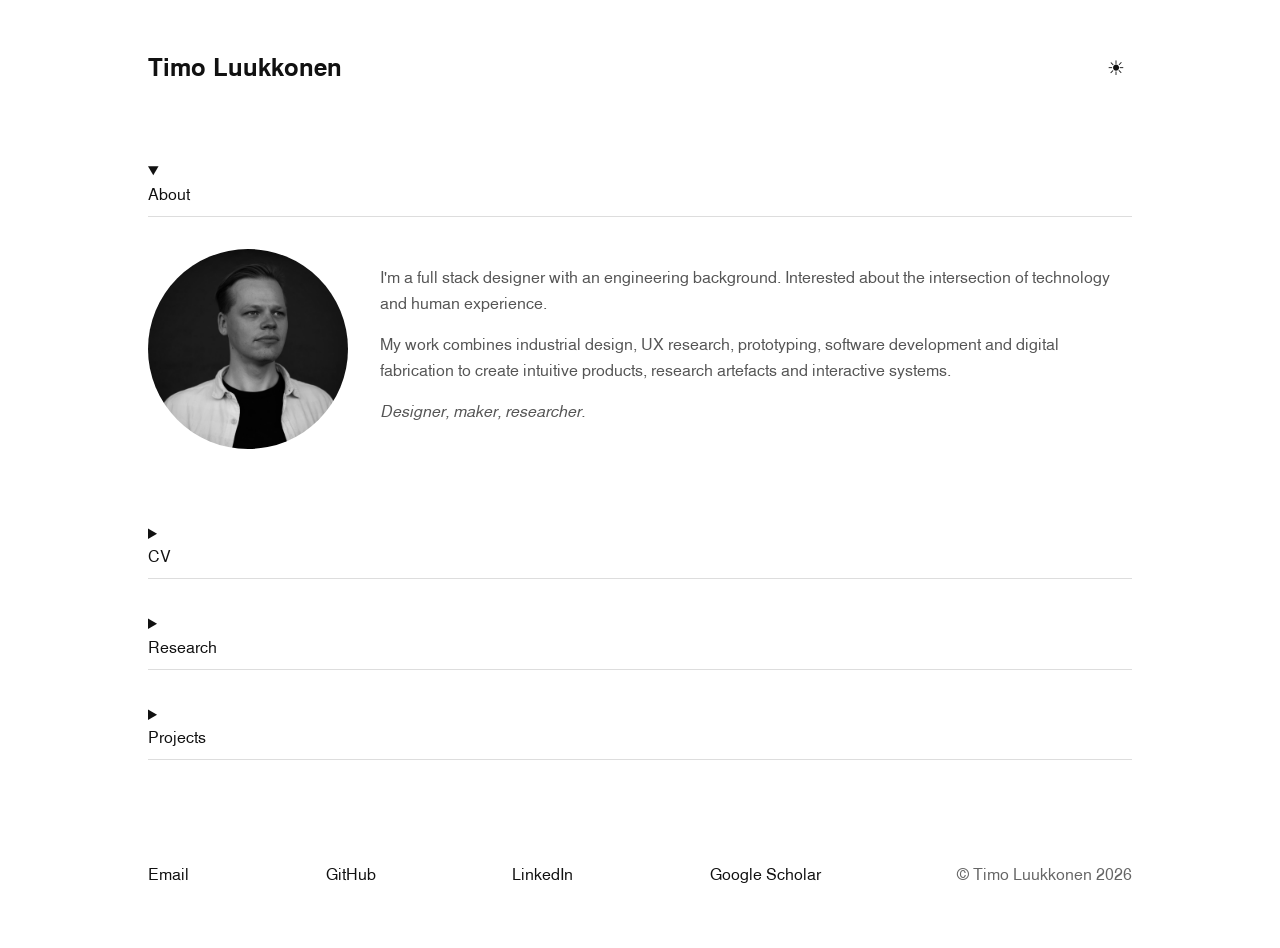
==== index.html @ 85afef17 "Update index.html" ====
<!DOCTYPE html>
<html lang="en">

<head>

    <meta charset="utf-8">
    <meta name="viewport" content="width=device-width, initial-scale=1">

    <title>Timo Luukkonen</title>

    <link rel="stylesheet" href="style.css">

</head>

<body>

    <header>

        <h1>Timo Luukkonen</h1>

        <label class="theme-switch">
            <input type="checkbox" id="theme-toggle" aria-label="Dark mode">
        </label>

    </header>

    <main>

        <details open>

            <summary><h2>About</h2></summary>

            <div class="about-content" id="about">

                <figure>

                    <img
                        src="assets/images/luukkonen_timo.png"
                        alt="Portrait of Timo Luukkonen">

                </figure>

                <article>

                    <p>
                        I'm a full stack designer with an engineering background. Interested about the intersection of technology and human experience.
                    </p>

                    <p>
                        My work combines industrial design, UX research, prototyping, software development and digital fabrication to create intuitive products, research artefacts and interactive systems.
                    </p>

                    <p>
                        <i>Designer, maker, researcher.</i>
                    </p>

                </article>

            </div>

        </details>

        <details>

            <summary><h2>CV</h2></summary>

            <h3 id="cv">Experience</h3>

            <article>

                <p class="meta">
                    2025–
                </p>

                <h3>
                    Project Manager - University of Lapland
                </h3>

                <p>
                    Managing research infrastructure projects and developing research platforms for wearable technology, robotics and AI within the MAGICS, AWE and AI.R projects.
                </p>

            </article>

            <article>

                <p class="meta">
                    2023–2025
                </p>

                <h3>
                    Project Planner - University of Lapland
                </h3>

                <p>
                    Worked in the Lapland User Experience Design Research Group (LUX) on the PlastLIFE and ProtoXR projects, focusing on design-intensive prototyping, XR technologies and circular economy.
                </p>

            </article>

            <article>

                <p class="meta">
                    2021–2023
                </p>

                <h3>
                    Project Manager - University of Lapland
                </h3>

                <p>
                    Managed the ILO Infrastructure Project, delivering over one million euros of laboratory investments, including new XR and FabLab facilities and upgrades to existing research infrastructure.
                </p>

            </article>

            <article>

                <p class="meta">
                    2020–2021
                </p>

                <h3>
                    Research Assistant - University of Lapland
                </h3>

                <p>
                    Designed and built research prototypes for the Decochrome and Smart Social Distancing projects.
                </p>

            </article>

            <article>

                <p class="meta">
                    2019–
                </p>

                <h3>
                    Entrepreneur - Samaani Oy
                </h3>

                <p>
                    IT consulting, software development and web development.
                </p>

            </article>

            <article>

                <p class="meta">
                    2016–2019
                </p>

                <h3>
                    IT Coordinator - Visit Levi
                </h3>

                <p>
                    Responsible for IT infrastructure, user support and modernization of business systems.
                </p>

            </article>

            <article>

                <p class="meta">
                    2015–2016
                </p>

                <h3>
                    IT Specialist - Fujitsu Finland
                </h3>

                <p>
                    IT support and technical services for customers in banking, insurance and research sectors.
                </p>

            </article>

            <article>

                <p class="meta">
                    2009–2014
                </p>

                <h3>
                    IT Specialist - Lemminkäinen Oyj
                </h3>

                <p>
                    IT support for an international infrastructure and construction company.
                </p>

            </article>

            <h3>Skills</h3>

            <article>

                <p>
                    UX/UI Research<br>
                    Industrial Design<br>
                    Prototyping<br>
                    Python<br>
                    HTML / CSS<br>
                    Electronics<br>
                    Fabrication
                </p>

            </article>

        </details>

        <details>

            <summary><h2>Research</h2></summary>

            <article>
                
                <p id="research">
                    Selected research articles. More can be found from <a href="https://scholar.google.com/citations?user=yi7P74kAAAAJ" target="_blank">Google Scholar</a>
                </p>
            
            </article>
            
            <article>

                <p class="meta">
                    2026 / Book Chapter
                </p>

                <h3>
                    Usability in Sustainable Systems: A Service Design Perspective
                </h3>

                <p>
                    Kuisma Hurtig, Timo Luukkonen, Kati Pitkänen, Ashley Colley
                </p>

                <footer>

                    <a href="https://doi.org/10.4324/9781003667872-12">
                        Publication
                    </a>

                </footer>

            </article>

            <article>

                <p class="meta">
                    2025 / MUM '25 / Conference Paper
                </p>

                <h3>
                    Evaluating Thermal Color Palettes for Manual Human Detection in Aerial Search and Rescue Imagery
                </h3>

                <p>
                    Ashley Colley, Timo Luukkonen, Jonna Häkkilä
                </p>

                <footer>

                    <a href="https://doi.org/10.1145/3771882.3771886">
                        Publication
                    </a>

                </footer>

            </article>

            <article>

                <p class="meta">
                    2024 / MUM '24 / Conference Paper Demo
                </p>

                <h3>
                    Emoji Keyboard as a Feedback Collection Tool
                </h3>

                <p>
                    Timo Luukkonen, Joel Koutonen, Petra Nurmela, Ashley Colley
                </p>

                <footer>

                    <a href="https://doi.org/10.1145/3701571.3703372">
                        Publication
                    </a>

                     <a href="https://github.com/LUX-Lapland-User-Experience/EmojiBoard">
                    GitHub
                    </a>

                </footer>

            </article>

            <article>

                <p class="meta">
                    2021 / AHs '21 / Conference Paper Demo
                </p>

                <h3>
                    Cough Activated Dynamic Face Visor
                </h3>

                <p>
                    Timo Luukkonen, Ashley Colley, Tapio Seppänen, Jonna Häkkilä
                </p>

                <footer>

                    <a href="https://doi.org/10.1145/3458709.3459000">
                        Publication
                    </a>

                    <a href="https://github.com/LUX-Lapland-User-Experience/aivisor">
                        GitHub
                    </a>

                </footer>

            </article>

        </details>

        <details>

            <summary><h2>Projects</h2></summary>

            <div class="projects-content" id="projects">

                <div class="projects-nav">

                    <nav>
                        <h3 class="meta">HCI</h3>
                        <ul>

                            <li>
                                <a href="projects/ledjacket.html" target="project">
                                    Smart LED Jacket
                                </a>
                            </li>

                            <li>
                                <a href="projects/headband.html" target="project">
                                    Haptic Headband
                                </a>
                            </li>

                            <li>
                                <a href="projects/technomachine.html" target="project">
                                    Transhumanistic Technomachine!
                                </a>
                            </li>

                            <li>
                                <a href="projects/emojiboard.html" target="project">
                                    EmojiBoard
                                </a>
                            </li>

                            <li>
                                <a href="projects/haptistep.html" target="project">
                                    Haptistep
                                </a>
                            </li>

                            <li>
                                <a href="projects/aivisor.html" target="project">
                                    AI Visor
                                </a>
                            </li>

                        </ul>
                    </nav>

                    <nav>
                        <h3 class="meta">Product Design</h3>
                        <ul>

                            <li>
                                <a href="projects/yykea.html" target="project">
                                    Yykeä Splitboard
                                </a>
                            </li>

                            <li>
                                <a href="projects/ounasvaara.html" target="project">
                                    Ounasvaara Pendant Lamp
                                </a>
                            </li>

                            <li>
                                <a href="projects/renthal.html" target="project">
                                    "Renthal" Seat Clamp
                                </a>
                            </li>
                            
                        </ul>
                    </nav>

                    <nav>
                        <h3 class="meta">Other</h3>
                        <ul>

                            <li>
                                <a href="projects/legochair.html" target="project">
                                    Lego Lounge Chair
                                </a>
                            </li>

                            <li>
                                <a href="projects/geargrindr.html" target="project">
                                    GearGrindr
                                </a>
                            </li>

                        </ul>
                    </nav>

                </div>

                <iframe
                    name="project"
                    src="projects/emojiboard.html"
                    title="Project">

                </iframe>

            </div>

        </details>

    </main>

    <footer>

        <a href="mailto:timo@samaani.info">Email</a>
        <a href="https://github.com/tiluukko" target="_blank">GitHub</a>
        <a href="https://www.linkedin.com/in/timo-luukkonen/" target="_blank">LinkedIn</a>
        <a href="https://scholar.google.com/citations?user=yi7P74kAAAAJ" target="_blank">Google Scholar</a>

        <p class="meta">
            © Timo Luukkonen 2026
        </p>

    </footer>

    <script>
 
        var projectFrame = document.querySelector('iframe[name="project"]');
 
        function resizeProjectFrame() {
            projectFrame.style.height = 'auto';
            projectFrame.style.height = projectFrame.contentWindow.document.documentElement.scrollHeight + 'px';
        }
 
        projectFrame.addEventListener('load', function () {
            resizeProjectFrame();
            projectFrame.contentWindow.document.fonts.ready.then(resizeProjectFrame);
        });
 
        if (projectFrame.contentDocument && projectFrame.contentDocument.readyState === 'complete') {
            resizeProjectFrame();
            projectFrame.contentWindow.document.fonts.ready.then(resizeProjectFrame);
        }
 
    </script>

</body>

</html>
---- style.css ----
@font-face {
    font-family: "Nimbus Sans L";
    src: url("assets/nimbus-sans-l/NimbusSanL-Regu.ttf") format("truetype");
    font-weight: 400;
    font-style: normal;
    font-display: swap;
}

@font-face {
    font-family: "Nimbus Sans L";
    src: url("assets/nimbus-sans-l/NimbusSanL-ReguItal.ttf") format("truetype");
    font-weight: 400;
    font-style: italic;
    font-display: swap;
}

@font-face {
    font-family: "Nimbus Sans L";
    src: url("assets/nimbus-sans-l/NimbusSanL-Bold.ttf") format("truetype");
    font-weight: 700;
    font-style: normal;
    font-display: swap;
}

:root {
    --color-text: #111;
    --color-bg: #fff;
    --color-meta: #666;
    --color-border: #ddd;
    --color-article-text: #555;
}

body:has(#theme-toggle:checked) {
    --color-text: #eee;
    --color-bg: #111;
    --color-meta: #999;
    --color-border: #333;
    --color-article-text: #bbb;
}

html {
    scroll-behavior: smooth;
}

*,
*::before,
*::after {
    box-sizing: border-box;
}

body {
    margin: 0;
    min-height: 100vh;

    color: var(--color-text);
    background: var(--color-bg);

    font: 400 1rem/1.6 "Nimbus Sans L", sans-serif;

    transition: color .2s ease, background .2s ease;
}

header,
main,
footer {
    max-width: 1080px;
    margin: 0 auto;

    padding-left: 48px;
    padding-right: 48px;
}

body > header {
    display: flex;
    align-items: center;
    justify-content: space-between;

    padding-top: 48px;
    padding-bottom: 24px;

    margin-bottom: 48px;
}

main {
    padding-bottom: 32px;
}

body > footer {
    display: flex;
    flex-wrap: wrap;
    align-items: center;
    justify-content: space-between;
    gap: 16px;

    padding-top: 24px;
    padding-bottom: 48px;
}

section,
details {
    margin-bottom: 64px;
}

details:not([open]) {
    margin-bottom: 0;
}

h1,
h2,
h3 {
    margin: 0;
}

h1 {
    font-weight: 600;
}

header h1 {
    font-size: 1.5rem;
}

h2 {
    margin-bottom: 32px;
    padding-bottom: 12px;

    border-bottom: 1px solid var(--color-border);

    font: 400 1rem "Nimbus Sans L", monospace;
}

h3 {
    font-size: 1rem;
    font-weight: 400;
}

a {
    color: inherit;
    text-decoration: none;
}

a:hover {
    text-decoration: underline;
}

img, video {
    max-width: 100%;
}

figure {
    margin: 0;
}

#about img {
    width: 200px;
    height: 200px;

    border-radius: 50%;
    object-fit: cover;
}

summary {
    cursor: pointer;
}

nav,
.meta,
footer a {
    font: 1rem "Nimbus Sans L", monospace;
}

.meta {
    color: var(--color-meta);
}

nav ul {
    margin: 0;
    padding: 0;
    list-style: none;
}

nav li + li {
    margin-top: 8px;
}

.about-content,
.projects-content {
    display: grid;
    grid-template-columns: 200px 1fr;
    gap: 32px;
}

.projects-content {
    align-items: start;
}

iframe {
    width: 100%;
    height: 600px;

    border: 1px solid var(--color-border);
}

.gallery {
    display: grid;
    grid-template-columns: repeat(auto-fit, minmax(220px, 1fr));
    gap: 16px;
}

article + article {
    margin-top: 48px;
}

article p {
    color: var(--color-article-text);
}

.projects-nav h3 {
    margin-bottom: 8px;
}

.projects-nav nav + nav {
    margin-top: 24px;
}

.theme-switch {
    display: inline-flex;
    align-items: center;
    justify-content: center;

    width: 32px;
    height: 32px;
    flex-shrink: 0;

    cursor: pointer;
}

.theme-switch input {
    position: absolute;

    width: 0;
    height: 0;

    opacity: 0;
}

.theme-switch::before {
    content: "☀";

    font-size: 1.25rem;
    line-height: 1;
}

.theme-switch:has(input:checked)::before {
    content: "☾";
}

footer {
    display: flex;
    gap: 16px;
}

@media (max-width: 900px) {

    header,
    main,
    footer {
        padding-left: 24px;
        padding-right: 24px;
    }

    .about-content,
    .projects-content {
        display: block;
    }

}
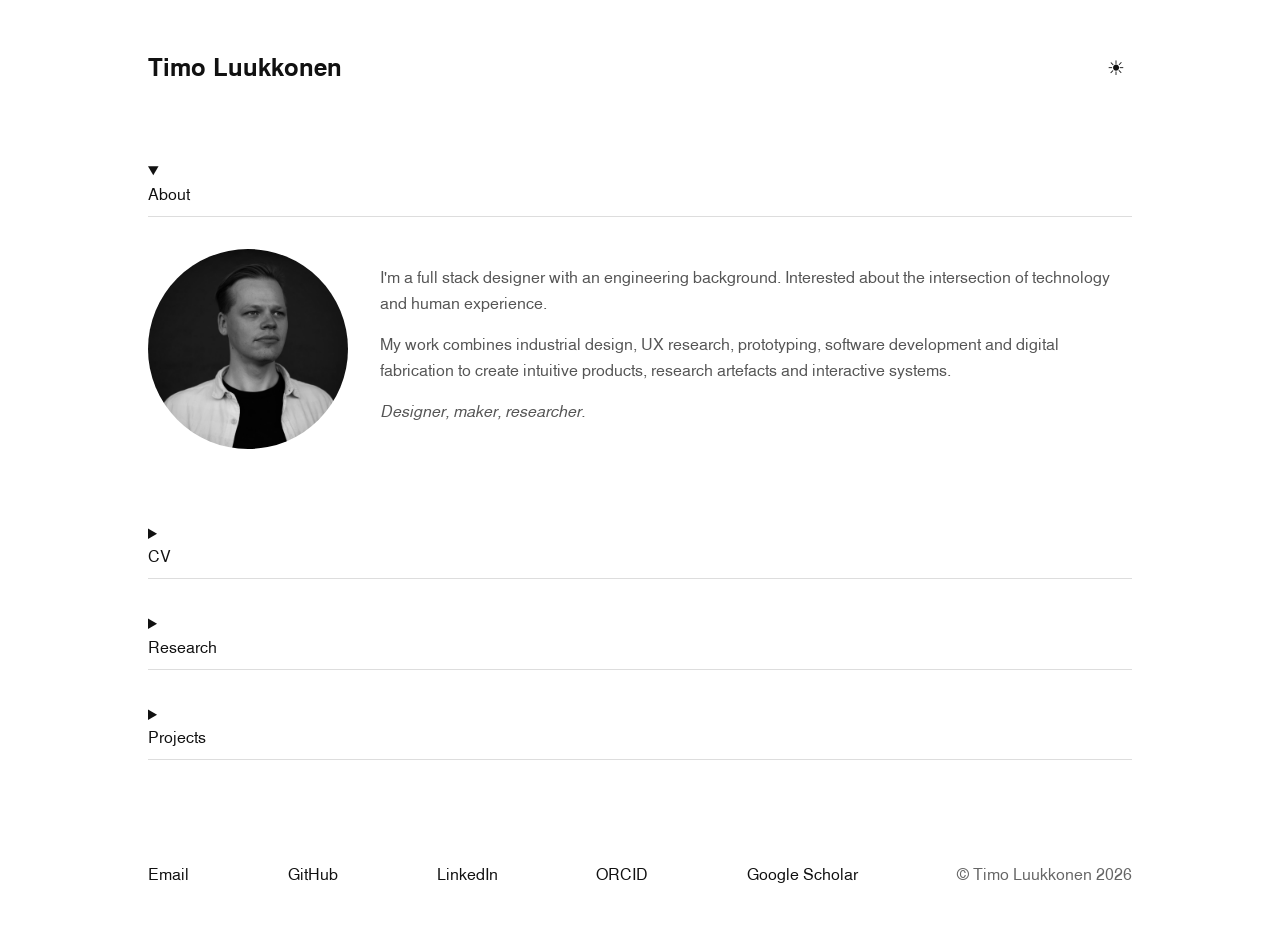
==== commit b37916c3: "ORCID lisäys" ====
--- a/index.html
+++ b/index.html
@@ -216,14 +216,10 @@
 
             <summary><h2>Research</h2></summary>
 
-            <article>
-                
-                <p id="research">
-                    Selected research articles. More can be found from <a href="https://scholar.google.com/citations?user=yi7P74kAAAAJ" target="_blank">Google Scholar</a>
-                </p>
-            
-            </article>
-            
+            <p id="research">
+                Selected research articles. More can be found from <a href="https://scholar.google.com/citations?user=yi7P74kAAAAJ" target="_blank">Google Scholar</a>
+            </p>
+
             <article>
 
                 <p class="meta">
@@ -402,7 +398,13 @@
                                     "Renthal" Seat Clamp
                                 </a>
                             </li>
-                            
+
+                            <li>
+                                <a href="projects/ounasvaara.html" target="project">
+                                    Ounasvaara Pendant Lamp
+                                </a>
+                            </li>
+
                         </ul>
                     </nav>
 
@@ -445,6 +447,7 @@
         <a href="mailto:timo@samaani.info">Email</a>
         <a href="https://github.com/tiluukko" target="_blank">GitHub</a>
         <a href="https://www.linkedin.com/in/timo-luukkonen/" target="_blank">LinkedIn</a>
+        <a href="https://orcid.org/0009-0008-5967-2828" target="_blank">ORCID</a>
         <a href="https://scholar.google.com/citations?user=yi7P74kAAAAJ" target="_blank">Google Scholar</a>
 
         <p class="meta">
@@ -454,24 +457,43 @@
     </footer>
 
     <script>
- 
+
         var projectFrame = document.querySelector('iframe[name="project"]');
- 
-        function resizeProjectFrame() {
-            projectFrame.style.height = 'auto';
-            projectFrame.style.height = projectFrame.contentWindow.document.documentElement.scrollHeight + 'px';
+        var projectFrameObserver = null;
+
+        function watchProjectFrame() {
+            if (projectFrameObserver) {
+                projectFrameObserver.disconnect();
+            }
+
+            var frameDoc = projectFrame.contentWindow.document;
+            var frameRoot = frameDoc.documentElement;
+
+            var override = frameDoc.createElement('style');
+            override.textContent = 'body { min-height: 0 !important; }';
+            frameDoc.head.appendChild(override);
+
+            function resizeProjectFrame() {
+                var newHeight = frameRoot.scrollHeight;
+                var currentHeight = parseInt(projectFrame.style.height, 10) || 0;
+
+                if (Math.abs(newHeight - currentHeight) > 1) {
+                    projectFrame.style.height = newHeight + 'px';
+                }
+            }
+
+            resizeProjectFrame();
+
+            projectFrameObserver = new ResizeObserver(resizeProjectFrame);
+            projectFrameObserver.observe(frameRoot);
         }
- 
-        projectFrame.addEventListener('load', function () {
-            resizeProjectFrame();
-            projectFrame.contentWindow.document.fonts.ready.then(resizeProjectFrame);
-        });
- 
+
+        projectFrame.addEventListener('load', watchProjectFrame);
+
         if (projectFrame.contentDocument && projectFrame.contentDocument.readyState === 'complete') {
-            resizeProjectFrame();
-            projectFrame.contentWindow.document.fonts.ready.then(resizeProjectFrame);
+            watchProjectFrame();
         }
- 
+
     </script>
 
 </body>
--- a/style.css
+++ b/style.css
@@ -60,9 +60,9 @@
     transition: color .2s ease, background .2s ease;
 }
 
-header,
+body > header,
 main,
-footer {
+body > footer {
     max-width: 1080px;
     margin: 0 auto;
 
@@ -85,12 +85,15 @@
     padding-bottom: 32px;
 }
 
-body > footer {
+footer {
     display: flex;
     flex-wrap: wrap;
+    gap: 16px;
+}
+
+body > footer {
     align-items: center;
     justify-content: space-between;
-    gap: 16px;
 
     padding-top: 24px;
     padding-bottom: 48px;
@@ -198,6 +201,7 @@
     height: 600px;
 
     border: 1px solid var(--color-border);
+    overflow: hidden;
 }
 
 .gallery {
@@ -254,16 +258,18 @@
     content: "☾";
 }
 
-footer {
-    display: flex;
-    gap: 16px;
+.related-links {
+    margin-top: 48px;
+    padding-top: 16px;
+
+    border-top: 1px solid var(--color-border);
 }
 
 @media (max-width: 900px) {
 
-    header,
+    body > header,
     main,
-    footer {
+    body > footer {
         padding-left: 24px;
         padding-right: 24px;
     }
@@ -273,4 +279,4 @@
         display: block;
     }
 
-}
+}
